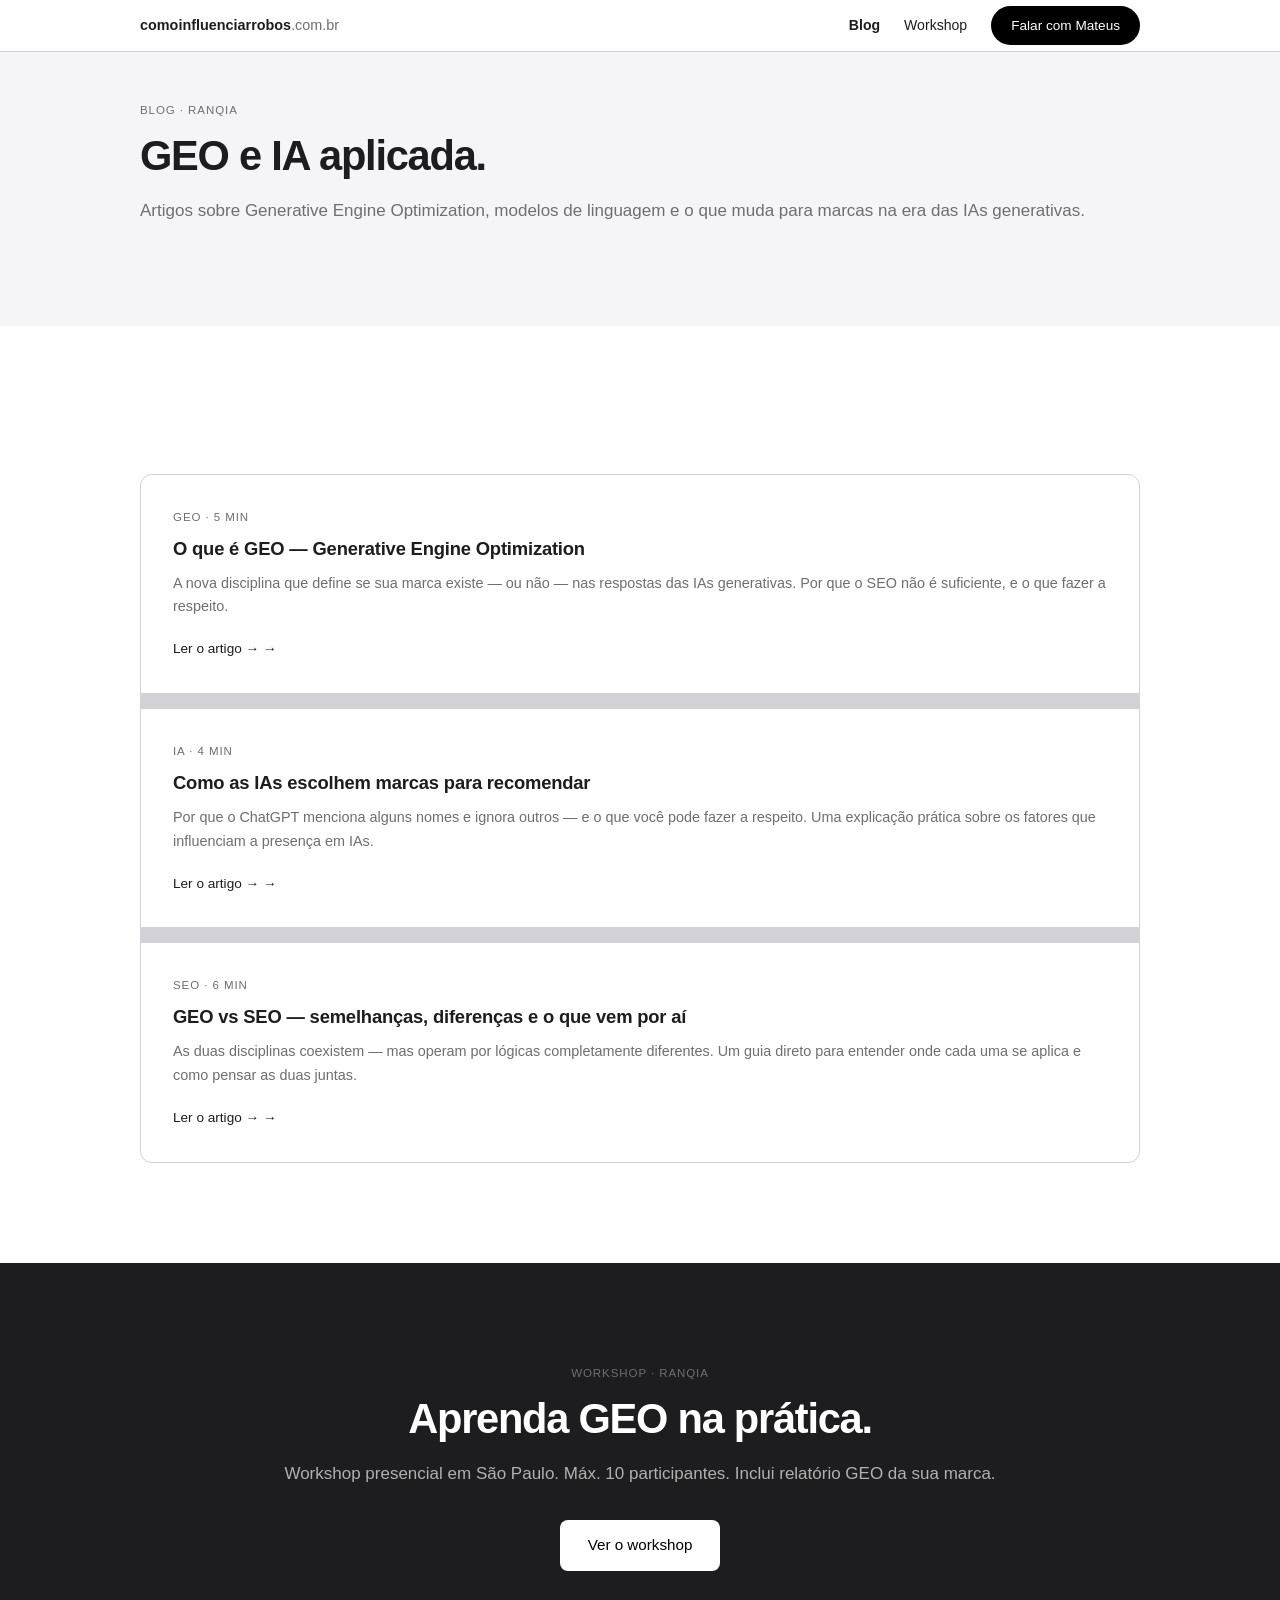
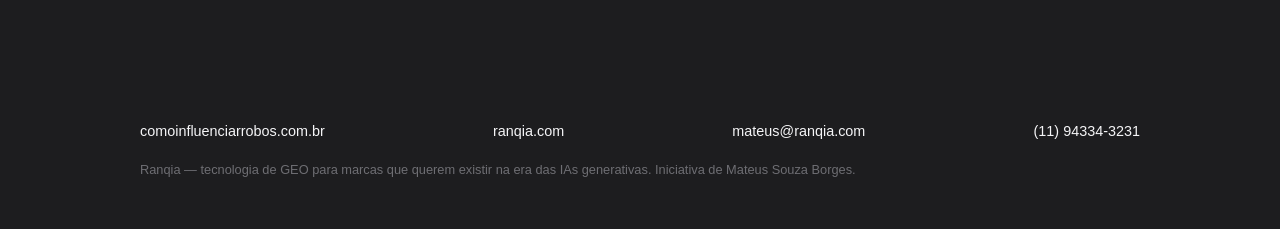
==== blog/index.html @ e927bdbb "adicionar blog GEO e reestruturar site" ====
<!DOCTYPE html>
<html lang="pt-BR">
<head>
  <meta charset="UTF-8">
  <meta name="viewport" content="width=device-width, initial-scale=1.0">
  <title>Blog — GEO e IA aplicada · comoinfluenciarrobos.com.br</title>
  <meta name="description" content="Artigos sobre GEO — Generative Engine Optimization, IA aplicada e como marcas aparecem nas respostas das IAs generativas.">
  <meta property="og:title" content="Blog — GEO e IA aplicada">
  <meta property="og:description" content="Artigos sobre GEO, IA aplicada e como marcas aparecem nas respostas das IAs generativas.">
  <meta property="og:type" content="website">
  <meta property="og:url" content="https://comoinfluenciarrobos.com.br/blog">
  <link rel="stylesheet" href="../style.css">
</head>
<body>

<!-- ─── HEADER ─────────────────────────────────────────────────────────── -->
<header class="header">
  <div class="container header__inner">
    <a href="/" class="header__brand">
      <span class="brand__name">comoinfluenciarrobos</span><span class="brand__tld">.com.br</span>
    </a>
    <nav class="header__nav">
      <a href="/blog" class="header__nav-link header__nav-link--active">Blog</a>
      <a href="/workshop" class="header__nav-link">Workshop</a>
      <a href="https://wa.me/5511943343231" class="btn btn--header" target="_blank" rel="noopener">Falar com Mateus</a>
    </nav>
  </div>
</header>

<!-- ─── HERO ───────────────────────────────────────────────────────────── -->
<section class="section section--surface">
  <div class="container">
    <p class="label animate-in">BLOG · RANQIA</p>
    <h1 class="section__title animate-in">GEO e IA aplicada.</h1>
    <p class="section__subtitle animate-in">Artigos sobre Generative Engine Optimization, modelos de linguagem e o que muda para marcas na era das IAs generativas.</p>
  </div>
</section>

<!-- ─── POSTS ──────────────────────────────────────────────────────────── -->
<section class="section">
  <div class="container">
    <div class="blog__grid blog__grid--full">

      <a href="/blog/posts/o-que-e-geo" class="blog-card blog-card--large animate-in">
        <span class="blog-card__tag">GEO · 5 min</span>
        <span class="blog-card__title">O que é GEO — Generative Engine Optimization</span>
        <span class="blog-card__excerpt">A nova disciplina que define se sua marca existe — ou não — nas respostas das IAs generativas. Por que o SEO não é suficiente, e o que fazer a respeito.</span>
        <span class="blog-card__read">Ler o artigo →</span>
      </a>

      <a href="/blog/posts/como-ias-escolhem-marcas" class="blog-card blog-card--large animate-in">
        <span class="blog-card__tag">IA · 4 min</span>
        <span class="blog-card__title">Como as IAs escolhem marcas para recomendar</span>
        <span class="blog-card__excerpt">Por que o ChatGPT menciona alguns nomes e ignora outros — e o que você pode fazer a respeito. Uma explicação prática sobre os fatores que influenciam a presença em IAs.</span>
        <span class="blog-card__read">Ler o artigo →</span>
      </a>

      <a href="/blog/posts/geo-vs-seo" class="blog-card blog-card--large animate-in">
        <span class="blog-card__tag">SEO · 6 min</span>
        <span class="blog-card__title">GEO vs SEO — semelhanças, diferenças e o que vem por aí</span>
        <span class="blog-card__excerpt">As duas disciplinas coexistem — mas operam por lógicas completamente diferentes. Um guia direto para entender onde cada uma se aplica e como pensar as duas juntas.</span>
        <span class="blog-card__read">Ler o artigo →</span>
      </a>

    </div>
  </div>
</section>

<!-- ─── CTA ────────────────────────────────────────────────────────────── -->
<section class="section section--dark">
  <div class="container" style="text-align:center">
    <p class="label label--muted animate-in">WORKSHOP · RANQIA</p>
    <h2 class="section__title animate-in" style="color:#fff">Aprenda GEO na prática.</h2>
    <p class="section__subtitle animate-in" style="color:rgba(255,255,255,0.65)">Workshop presencial em São Paulo. Máx. 10 participantes. Inclui relatório GEO da sua marca.</p>
    <div style="margin-top:32px" class="animate-in">
      <a href="/workshop" class="btn btn--white">Ver o workshop</a>
    </div>
  </div>
</section>

<!-- ─── FOOTER ─────────────────────────────────────────────────────────── -->
<footer class="footer">
  <div class="container">
    <div class="footer__top">
      <span>comoinfluenciarrobos.com.br</span>
      <span>ranqia.com</span>
      <span>mateus@ranqia.com</span>
      <span>(11) 94334-3231</span>
    </div>
    <p class="footer__bottom">Ranqia — tecnologia de GEO para marcas que querem existir na era das IAs generativas. Iniciativa de Mateus Souza Borges.</p>
  </div>
</footer>

<script>
(function () {
  var observer = new IntersectionObserver(function (entries) {
    entries.forEach(function (entry) {
      if (entry.isIntersecting) {
        entry.target.classList.add('is-visible');
        observer.unobserve(entry.target);
      }
    });
  }, { threshold: 0.12 });
  document.querySelectorAll('.animate-in').forEach(function (el) { observer.observe(el); });
})();
</script>
</body>
</html>
---- style.css ----
/* ─────────────────────────────────────────────────────────────────────────
   Workshop em IA · Ranqia — style.css
   Paleta: preto / branco / cinza. Sem gradientes. Sem Google Fonts.
   ───────────────────────────────────────────────────────────────────────── */

/* ── Variáveis ─────────────────────────────────────────────────────────── */
:root {
  --bg:          #ffffff;
  --surface:     #f5f5f7;
  --border:      #d2d2d7;
  --text:        #1d1d1f;
  --muted:       #6e6e73;
  --accent:      #000000;
  --dark-bg:     #1d1d1f;
  --dark-text:   #f5f5f7;
  --error:       #FF3B30;
}

/* ── Reset ─────────────────────────────────────────────────────────────── */
*, *::before, *::after { box-sizing: border-box; margin: 0; padding: 0; }
html {
  scroll-behavior: smooth;
  overflow-x: hidden;
  max-width: 100%;
}
body {
  font-family: "Helvetica Neue", Helvetica, Arial, sans-serif;
  font-size: 1.0625rem;
  line-height: 1.75;
  color: var(--text);
  background: var(--bg);
  -webkit-font-smoothing: antialiased;
  overflow-x: hidden;
  max-width: 100%;
}
a    { color: inherit; text-decoration: none; }
ul   { list-style: none; }
img, svg { max-width: 100%; display: block; }
button, input, textarea, select { font-family: inherit; }

/* ── Containers ────────────────────────────────────────────────────────── */
.container {
  max-width: 1080px;
  margin: 0 auto;
  padding: 0 40px;
}
.container--narrow { max-width: 720px; }

/* ── Labels & utilidades tipográficas ─────────────────────────────────── */
.label {
  font-size: 0.72rem;
  font-weight: 500;
  letter-spacing: 0.08em;
  text-transform: uppercase;
  color: var(--muted);
  display: block;
}
.label--muted { color: #6e6e73; }

.section__title {
  font-size: clamp(1.8rem, 4vw, 2.6rem);
  font-weight: 700;
  letter-spacing: -0.03em;
  line-height: 1.15;
  margin-top: 12px;
}
.section__subtitle {
  color: var(--muted);
  margin-top: 16px;
}

/* ── Divisor ───────────────────────────────────────────────────────────── */
.divider {
  border: none;
  border-top: 1px solid var(--border);
  margin: 32px 0;
}

/* ── Animações de entrada ──────────────────────────────────────────────── */
.animate-in {
  opacity: 0;
  transform: translateY(16px);
  transition: opacity 0.5s ease, transform 0.5s ease;
}
.animate-in.is-visible {
  opacity: 1;
  transform: translateY(0);
}

/* ── Seções ────────────────────────────────────────────────────────────── */
.section          { padding: 100px 0; overflow-x: hidden; }
.section--surface { background: var(--surface); }
.section--dark    { background: var(--dark-bg); }

/* ─────────────────────────────────────────────────────────────────────────
   HEADER
   ───────────────────────────────────────────────────────────────────────── */
.header {
  position: fixed;
  top: 0; left: 0; right: 0;
  width: 100%;
  box-sizing: border-box;
  height: 52px;
  background: rgba(255, 255, 255, 0.88);
  backdrop-filter: blur(20px);
  -webkit-backdrop-filter: blur(20px);
  border-bottom: 1px solid var(--border);
  z-index: 100;
}
.header__inner {
  display: flex;
  align-items: center;
  justify-content: space-between;
  height: 100%;
}
.header__brand    { display: flex; align-items: center; font-size: 0.95rem; }
.header__workshop { font-weight: 600; }
.header__sep      { color: var(--muted); margin: 0 2px; }
.header__ranqia   { font-weight: 400; }

/* ── Botões ────────────────────────────────────────────────────────────── */
.btn {
  display: inline-flex;
  align-items: center;
  justify-content: center;
  padding: 12px 28px;
  border-radius: 8px;
  font-size: 0.95rem;
  font-weight: 500;
  border: none;
  cursor: pointer;
  transition: background 0.15s, color 0.15s, border-color 0.15s;
}
.btn--header {
  padding: 8px 20px;
  border-radius: 980px;
  font-size: 0.85rem;
  background: #000;
  color: #fff;
}
.btn--header:hover { background: #222; }

.btn--primary { background: #000; color: #fff; }
.btn--primary:hover { background: #222; }

.btn--outline { background: transparent; color: #000; border: 1px solid #000; }
.btn--outline:hover { background: var(--surface); }

.btn--submit {
  width: 100%;
  height: 52px;
  background: #000;
  color: #fff;
  border-radius: 8px;
  font-size: 1rem;
  margin-top: 32px;
  border: none;
}
.btn--submit:hover:not(:disabled) { background: #222; }
.btn--submit:disabled { opacity: 0.5; cursor: not-allowed; }

.btn--add-amigo {
  margin-top: 12px;
  padding: 8px 20px;
  font-size: 0.85rem;
  background: transparent;
  color: #000;
  border: 1px solid var(--border);
  border-radius: 6px;
  cursor: pointer;
}
.btn--add-amigo:hover { border-color: #000; }

/* ─────────────────────────────────────────────────────────────────────────
   SEÇÃO 1 — ABERTURA
   ───────────────────────────────────────────────────────────────────────── */
.section--abertura { padding-top: 152px; /* 52px header + 100px */ }

.abertura__grid {
  display: grid;
  grid-template-columns: 60% 40%;
  gap: 60px;
  align-items: start;
}
.abertura__title {
  font-size: clamp(2.8rem, 6vw, 4.5rem);
  font-weight: 700;
  letter-spacing: -0.03em;
  line-height: 1.08;
  margin-top: 12px;
}
.abertura__body {
  color: var(--muted);
  line-height: 1.85;
  margin-top: 20px;
}
.abertura__body:first-of-type { margin-top: 0; }
.abertura__actions {
  display: flex;
  gap: 16px;
  margin-top: 40px;
  flex-wrap: wrap;
}

/* Ficha do evento */
.event-card {
  background: var(--surface);
  border: 1px solid var(--border);
  border-radius: 12px;
  padding: 32px;
}
.event-card__block {
  padding: 20px 0;
  border-bottom: 1px solid var(--border);
}
.event-card__block--last {
  border-bottom: none;
  padding-bottom: 0;
}
.event-card__value {
  font-size: 1.1rem;
  font-weight: 600;
  color: var(--text);
  margin-top: 6px;
}
.event-card__detail {
  color: var(--muted);
  font-size: 0.9rem;
  margin-top: 4px;
  line-height: 1.5;
}

/* ─────────────────────────────────────────────────────────────────────────
   SEÇÃO 2 — MÉTRICAS
   ───────────────────────────────────────────────────────────────────────── */
.metricas__grid {
  display: grid;
  grid-template-columns: repeat(3, 1fr);
}
.metrica {
  padding: 64px 48px;
  color: var(--dark-text);
}
.metrica + .metrica { border-left: 1px solid #333; }
.metrica__num {
  font-size: clamp(3rem, 8vw, 6rem);
  font-weight: 700;
  letter-spacing: -0.03em;
  line-height: 1;
  color: #fff;
}
.metrica__desc {
  color: #6e6e73;
  font-size: 0.95rem;
  line-height: 1.6;
  margin-top: 12px;
}

/* ─────────────────────────────────────────────────────────────────────────
   SEÇÃO 3 — PROGRAMA
   ───────────────────────────────────────────────────────────────────────── */
.modules__grid {
  display: grid;
  grid-template-columns: repeat(2, 1fr);
  gap: 1px;
  background: var(--border);
  border: 1px solid var(--border);
  border-radius: 12px;
  overflow: hidden;
}
.module          { background: #fff; padding: 40px; }
.module--wide    { grid-column: 1 / -1; }
.module__num {
  font-size: 0.72rem;
  font-weight: 500;
  letter-spacing: 0.08em;
  text-transform: uppercase;
  color: var(--muted);
}
.module__title {
  font-size: 1.05rem;
  font-weight: 600;
  color: var(--text);
  margin-top: 8px;
}
.module__divider {
  border: none;
  border-top: 1px solid var(--border);
  margin: 16px 0;
}
.module__list li {
  color: var(--muted);
  font-size: 0.95rem;
  line-height: 1.7;
  padding: 2px 0;
}
.module__list--cols {
  display: grid;
  grid-template-columns: repeat(2, 1fr);
  gap: 0 32px;
}

/* ─────────────────────────────────────────────────────────────────────────
   SEÇÃO 4 — DIFERENCIAL RANQIA
   ───────────────────────────────────────────────────────────────────────── */
.diferencial__grid {
  display: grid;
  grid-template-columns: 55% 45%;
  gap: 60px;
  align-items: start;
}
.diferencial__body {
  color: var(--muted);
  margin-top: 20px;
  line-height: 1.75;
}
.diferencial__exemplos      { margin-top: 32px; }
.diferencial__exemplos-title {
  font-size: 0.85rem;
  font-weight: 500;
  color: var(--text);
  margin-bottom: 12px;
}
.diferencial__list li {
  color: var(--muted);
  font-size: 0.95rem;
  line-height: 1.8;
}

/* Card de valor */
.valor-card {
  background: var(--dark-bg);
  border-radius: 12px;
  padding: 40px;
}
.valor-card__num {
  font-size: clamp(2.5rem, 5vw, 4rem);
  font-weight: 700;
  letter-spacing: -0.03em;
  color: #fff;
  margin-top: 12px;
}
.valor-card__sub     { color: #6e6e73; font-size: 0.95rem; margin-top: 4px; }
.valor-card__divider { border: none; border-top: 1px solid #333; margin: 24px 0; }
.valor-card__incluso { font-weight: 600; font-size: 1.05rem; color: #fff; }
.valor-card__detail  { color: #6e6e73; font-size: 0.9rem; margin-top: 8px; line-height: 1.6; }

/* ─────────────────────────────────────────────────────────────────────────
   SEÇÃO 5 — TURMAS  (e cards duplicados no formulário)
   ───────────────────────────────────────────────────────────────────────── */
.turmas__grid {
  display: grid;
  grid-template-columns: repeat(3, 1fr);
  gap: 16px;
  margin-top: 40px;
}
.turmas__group-label {
  grid-column: 1 / -1;
  font-size: 0.78rem;
  font-weight: 500;
  letter-spacing: 0.07em;
  text-transform: uppercase;
  color: var(--muted);
  margin: 16px 0 0;
  padding: 0;
}
.turmas__group-label:first-child { margin-top: 0; }

/* Card de turma */
.turma-card {
  border: 1.5px solid var(--border);
  border-radius: 12px;
  padding: 24px;
  background: #fff;
  cursor: pointer;
  user-select: none;
  transition: border-color 0.15s, background 0.15s;
}
.turma-card:hover:not(.selected) { border-color: #000; }
.turma-card.selected {
  border: 2px solid #000;
  background: var(--surface);
}

/* Card "Outra data" */
.turma-card--open { background: var(--surface); border-style: dashed; }
.turma-card--open:hover:not(.selected) { border-color: #000; border-style: dashed; }
.turma-card--open.selected             { border: 2px dashed #000; background: #ebebed; }

.turma-card__top {
  display: flex;
  align-items: center;
  justify-content: space-between;
}
.turma-card__name {
  font-size: 0.72rem;
  font-weight: 500;
  letter-spacing: 0.08em;
  text-transform: uppercase;
  color: var(--muted);
}
.turma-card__badge {
  background: var(--surface);
  border: 1px solid var(--border);
  border-radius: 980px;
  padding: 2px 10px;
  font-size: 0.72rem;
  font-weight: 500;
  color: var(--muted);
  white-space: nowrap;
}
.turma-card__hr { border: none; border-top: 1px solid var(--border); margin: 16px 0; }
.turma-card__data    { font-size: 1.1rem; font-weight: 600; color: var(--text); }
.turma-card__horario { font-size: 1rem; color: var(--muted); margin-top: 4px; }
.turma-card__footer {
  margin-top: 16px;
  font-size: 0.72rem;
  font-weight: 500;
  letter-spacing: 0.08em;
  text-transform: uppercase;
  color: var(--muted);
}

/* ─────────────────────────────────────────────────────────────────────────
   SEÇÃO 6 — BENEFÍCIOS
   ───────────────────────────────────────────────────────────────────────── */
.beneficios__grid {
  display: grid;
  grid-template-columns: repeat(3, 1fr);
  gap: 48px;
}
.beneficio__num {
  font-size: 0.72rem;
  font-weight: 500;
  letter-spacing: 0.08em;
  text-transform: uppercase;
  color: #6e6e73;
  margin-bottom: 16px;
}
.beneficio__title { font-size: 1.05rem; font-weight: 600; color: #fff; margin-bottom: 12px; }
.beneficio__text  { color: #6e6e73; font-size: 0.95rem; line-height: 1.7; }

/* ─────────────────────────────────────────────────────────────────────────
   SEÇÃO 7 — INSTRUTOR
   ───────────────────────────────────────────────────────────────────────── */
.instrutor__grid {
  display: grid;
  grid-template-columns: 55% 45%;
  gap: 60px;
  align-items: start;
}
.instrutor__role    { color: var(--muted); font-size: 1rem; margin-top: 4px; }
.instrutor__body    { color: var(--muted); line-height: 1.75; margin-top: 20px; }
.instrutor__contato {
  margin-top: 32px;
  font-size: 0.9rem;
  color: var(--text);
  overflow-wrap: break-word;
  word-break: break-word;
}

.creds__item {
  padding: 16px 0;
  border-bottom: 1px solid var(--border);
  font-size: 0.95rem;
  color: var(--text);
  line-height: 1.5;
}
.creds__item:first-child { padding-top: 0; }

/* ─────────────────────────────────────────────────────────────────────────
   SEÇÃO 8 — FORMULÁRIO
   ───────────────────────────────────────────────────────────────────────── */
.form__section-title {
  font-size: 0.85rem;
  font-weight: 500;
  letter-spacing: 0.06em;
  text-transform: uppercase;
  color: var(--text);
  margin: 40px 0 24px;
}
.form__group        { margin-bottom: 24px; }
.form__group--auth  { margin-top: 32px; }

.form__label {
  display: block;
  font-size: 0.8rem;
  font-weight: 500;
  letter-spacing: 0.04em;
  color: var(--text);
  margin-bottom: 8px;
}
.form__input {
  width: 100%;
  border: 1px solid var(--border);
  border-radius: 6px;
  padding: 12px 16px;
  font-size: 1rem;
  color: var(--text);
  background: #fff;
  transition: border-color 0.15s;
  outline: none;
  appearance: none;
}
.form__input:focus  { border-color: #000; }
.form__input.is-err { border-color: var(--error); }
.form__textarea     { resize: vertical; min-height: 100px; }

.error-msg {
  display: block;
  font-size: 0.78rem;
  color: var(--error);
  margin-top: 6px;
  min-height: 1em;
}

.form-network-error {
  background: var(--error);
  color: #fff;
  padding: 12px 16px;
  border-radius: 6px;
  font-size: 0.9rem;
  margin-bottom: 24px;
  line-height: 1.5;
}

/* ── Radio cards — nível de uso de IA ────────────────────────────────── */
.radio-cards {
  display: grid;
  grid-template-columns: repeat(2, 1fr);
  gap: 12px;
}
.radio-card { position: relative; cursor: pointer; }
.radio-card input[type="radio"] { position: absolute; opacity: 0; width: 0; height: 0; }
.radio-card__box {
  display: block;
  border: 1px solid var(--border);
  border-radius: 8px;
  padding: 16px;
  background: #fff;
  transition: border-color 0.15s, background 0.15s;
}
.radio-card:hover .radio-card__box { border-color: #000; }
.radio-card input:checked + .radio-card__box {
  border: 2px solid #000;
  background: var(--surface);
}
.radio-card__title {
  display: block;
  font-size: 0.95rem;
  font-weight: 600;
  color: var(--text);
}
.radio-card__sub {
  display: block;
  font-size: 0.82rem;
  color: var(--muted);
  margin-top: 4px;
  line-height: 1.4;
}

/* ── Checkboxes — IAs usadas ──────────────────────────────────────────── */
.checkbox-grid {
  display: grid;
  grid-template-columns: repeat(2, 1fr);
  gap: 10px;
}
.check-item {
  display: flex;
  align-items: center;
  gap: 10px;
  cursor: pointer;
  font-size: 0.95rem;
  color: var(--text);
}
.check-item input[type="checkbox"] { position: absolute; opacity: 0; width: 0; height: 0; }
.check-box {
  width: 18px;
  height: 18px;
  border: 1.5px solid var(--border);
  border-radius: 4px;
  background: #fff;
  flex-shrink: 0;
  position: relative;
  transition: border-color 0.15s, background 0.15s;
}
.check-item input:checked ~ .check-box { background: #000; border-color: #000; }
.check-item input:checked ~ .check-box::after {
  content: '';
  position: absolute;
  top: 2px; left: 5px;
  width: 5px; height: 9px;
  border: 2px solid #fff;
  border-top: none; border-left: none;
  transform: rotate(45deg);
}

/* ── Radio inline — programação / GEO ────────────────────────────────── */
.radio-inline {
  display: flex;
  gap: 24px;
  flex-wrap: wrap;
}
.radio-pill {
  display: flex;
  align-items: center;
  gap: 8px;
  cursor: pointer;
  font-size: 0.95rem;
  color: var(--text);
}
.radio-pill input[type="radio"] { position: absolute; opacity: 0; width: 0; height: 0; }
.radio-pill__custom {
  width: 18px;
  height: 18px;
  border: 1.5px solid var(--border);
  border-radius: 50%;
  background: #fff;
  flex-shrink: 0;
  position: relative;
  transition: border-color 0.15s, background 0.15s;
}
.radio-pill input:checked ~ .radio-pill__custom { border-color: #000; background: #000; }
.radio-pill input:checked ~ .radio-pill__custom::after {
  content: '';
  position: absolute;
  top: 50%; left: 50%;
  transform: translate(-50%, -50%);
  width: 6px; height: 6px;
  border-radius: 50%;
  background: #fff;
}

/* ── Toggle checkbox — amigos / autorização ───────────────────────────── */
.toggle-check {
  display: flex;
  align-items: flex-start;
  gap: 12px;
  cursor: pointer;
  font-size: 0.95rem;
  color: var(--text);
  line-height: 1.5;
}
.toggle-check input[type="checkbox"] { position: absolute; opacity: 0; width: 0; height: 0; }
.toggle-check__box {
  width: 18px;
  height: 18px;
  border: 1.5px solid var(--border);
  border-radius: 4px;
  background: #fff;
  flex-shrink: 0;
  margin-top: 2px;
  position: relative;
  transition: border-color 0.15s, background 0.15s;
}
.toggle-check input:checked ~ .toggle-check__box { background: #000; border-color: #000; }
.toggle-check input:checked ~ .toggle-check__box::after {
  content: '';
  position: absolute;
  top: 2px; left: 5px;
  width: 5px; height: 9px;
  border: 2px solid #fff;
  border-top: none; border-left: none;
  transform: rotate(45deg);
}

/* ── Bloco de amigos ──────────────────────────────────────────────────── */
.amigos-bloco {
  max-height: 0;
  opacity: 0;
  overflow: hidden;
  transition: max-height 0.35s ease, opacity 0.35s ease;
}
.amigo-entry {
  margin-bottom: 16px;
  padding: 24px;
  border: 1px solid var(--border);
  border-radius: 8px;
  background: #fff;
}
.amigo-entry__label {
  font-size: 0.72rem;
  font-weight: 500;
  letter-spacing: 0.08em;
  text-transform: uppercase;
  color: var(--muted);
  margin-bottom: 16px;
}
.amigo-entry .form__group:last-child { margin-bottom: 0; }

/* ─────────────────────────────────────────────────────────────────────────
   SEÇÃO 9 — CONFIRMAÇÃO
   ───────────────────────────────────────────────────────────────────────── */
.confirmacao__inner  { text-align: center; }
.confirmacao__check  { margin-bottom: 32px; }
.confirmacao__title  { font-size: 1.8rem; font-weight: 700; letter-spacing: -0.03em; }
.confirmacao__text   { color: var(--muted); margin-top: 16px; line-height: 1.75; }
.confirmacao__contato { font-size: 0.95rem; color: var(--text); }
.confirmacao__detail  { color: var(--muted); font-size: 0.85rem; margin-top: 8px; }

/* ─────────────────────────────────────────────────────────────────────────
   FOOTER
   ───────────────────────────────────────────────────────────────────────── */
.footer { background: var(--dark-bg); padding: 48px 0; }
.footer__top {
  display: flex;
  justify-content: space-between;
  align-items: center;
  font-size: 0.9rem;
  color: var(--dark-text);
  flex-wrap: wrap;
  gap: 8px;
}
.footer__top span {
  overflow-wrap: break-word;
  word-break: break-word;
  min-width: 0;
}
.footer__bottom {
  margin-top: 16px;
  font-size: 0.8rem;
  color: #6e6e73;
  line-height: 1.6;
  overflow-wrap: break-word;
}

/* ─────────────────────────────────────────────────────────────────────────
   RESPONSIVO — mobile (≤ 768px)
   ───────────────────────────────────────────────────────────────────────── */
@media (max-width: 768px) {
  .container { padding: 0 20px; }
  .section   { padding: 64px 0; }
  .section--abertura { padding-top: 116px; }

  /* Abertura */
  .abertura__grid    { grid-template-columns: 1fr; gap: 40px; }
  .abertura__title   { font-size: clamp(2rem, 7vw, 2.8rem); }
  .abertura__actions { flex-direction: column; }
  .abertura__actions .btn { width: 100%; text-align: center; }

  /* Métricas */
  .metricas__grid { grid-template-columns: 1fr; }
  .metrica + .metrica { border-left: none; border-top: 1px solid #333; }
  .metrica { padding: 40px 20px; }

  /* Módulos */
  .modules__grid      { grid-template-columns: 1fr; }
  .module             { padding: 28px 20px; }
  .module--wide       { grid-column: auto; }
  .module__list--cols { grid-template-columns: 1fr; }

  /* Diferencial */
  .diferencial__grid { grid-template-columns: 1fr; gap: 40px; }

  /* Turmas */
  .turmas__grid { grid-template-columns: repeat(2, 1fr); }

  /* Benefícios */
  .beneficios__grid { grid-template-columns: 1fr; gap: 32px; }

  /* Instrutor */
  .instrutor__grid { grid-template-columns: 1fr; gap: 40px; }

  /* Formulário */
  .radio-cards { grid-template-columns: 1fr; }

  /* Footer */
  .footer__top { flex-direction: column; text-align: center; }
}

@media (max-width: 480px) {
  .turmas__grid  { grid-template-columns: 1fr; }
  .checkbox-grid { grid-template-columns: 1fr; }

  /* Valor card — padding menor em telas muito pequenas */
  .valor-card   { padding: 28px 24px; }
  .event-card   { padding: 24px 20px; }
  .amigo-entry  { padding: 20px 16px; }
}

/* ─────────────────────────────────────────────────────────────────────────
   NAVEGAÇÃO MULTI-PÁGINA
   ───────────────────────────────────────────────────────────────────────── */
.header__nav {
  display: flex;
  align-items: center;
  gap: 24px;
}
.header__nav-link {
  font-size: 0.88rem;
  font-weight: 400;
  color: var(--text);
  transition: color 0.15s;
  white-space: nowrap;
}
.header__nav-link:hover  { color: var(--muted); }
.header__nav-link.active { font-weight: 600; }
.brand__name { font-weight: 600; font-size: 0.9rem; }
.brand__tld  { color: var(--muted); font-weight: 400; font-size: 0.9rem; }

/* ─────────────────────────────────────────────────────────────────────────
   HOME — HERO
   ───────────────────────────────────────────────────────────────────────── */
.section--home-hero { background: var(--dark-bg); padding-top: 152px; }
.home-hero__title {
  font-size: clamp(3rem, 7vw, 5.5rem);
  font-weight: 700;
  letter-spacing: -0.04em;
  line-height: 1.05;
  color: #fff;
  margin-top: 16px;
}
.home-hero__subtitle {
  color: #6e6e73;
  font-size: 1.1rem;
  line-height: 1.75;
  margin-top: 28px;
  max-width: 560px;
}
.home-hero__actions {
  display: flex;
  gap: 16px;
  margin-top: 44px;
  flex-wrap: wrap;
}
.btn--white       { background: #fff; color: #000; }
.btn--white:hover { background: #e8e8e8; }
.btn--ghost       { background: transparent; color: #fff; border: 1px solid #444; }
.btn--ghost:hover { border-color: #fff; }

/* ─────────────────────────────────────────────────────────────────────────
   HOME — A PERGUNTA QUE IMPORTA
   ───────────────────────────────────────────────────────────────────────── */
.pergunta__grid {
  display: grid;
  grid-template-columns: 1fr 1fr;
  gap: 80px;
  align-items: center;
}
.pergunta__quote {
  border-left: 3px solid var(--text);
  padding: 4px 0 4px 24px;
}
.pergunta__quote-text {
  font-size: clamp(1.1rem, 2.5vw, 1.45rem);
  font-weight: 600;
  letter-spacing: -0.02em;
  color: var(--text);
  line-height: 1.4;
}
.pergunta__quote-sub {
  color: var(--muted);
  font-size: 0.85rem;
  margin-top: 10px;
}
.pergunta__body { color: var(--muted); line-height: 1.85; margin-top: 20px; }
.pergunta__body:first-of-type { margin-top: 0; }

/* ─────────────────────────────────────────────────────────────────────────
   HOME — GEO POINTS
   ───────────────────────────────────────────────────────────────────────── */
.geo-points {
  display: grid;
  grid-template-columns: repeat(3, 1fr);
  gap: 1px;
  background: var(--border);
  border: 1px solid var(--border);
  border-radius: 12px;
  overflow: hidden;
  margin-top: 48px;
}
.geo-point         { background: var(--surface); padding: 32px; }
.geo-point__num    { font-size: 0.72rem; font-weight: 500; letter-spacing: 0.08em; text-transform: uppercase; color: var(--muted); margin-bottom: 16px; }
.geo-point__title  { font-size: 1rem; font-weight: 600; color: var(--text); margin-bottom: 8px; }
.geo-point__text   { color: var(--muted); font-size: 0.9rem; line-height: 1.65; }

/* ─────────────────────────────────────────────────────────────────────────
   HOME — RANQIA SPLIT
   ───────────────────────────────────────────────────────────────────────── */
.ranqia__grid {
  display: grid;
  grid-template-columns: 55% 45%;
  gap: 60px;
  align-items: start;
}
.ranqia__body { color: var(--muted); margin-top: 20px; line-height: 1.75; }
.ranqia__list { margin-top: 32px; }
.ranqia__list li {
  padding: 16px 0;
  border-bottom: 1px solid var(--border);
  font-size: 0.95rem;
  color: var(--text);
  line-height: 1.5;
}
.ranqia__list li:first-child { padding-top: 0; }
.ranqia__card         { background: var(--dark-bg); border-radius: 12px; padding: 40px; }
.ranqia__card-label   { color: #6e6e73; font-size: 0.72rem; font-weight: 500; letter-spacing: 0.08em; text-transform: uppercase; }
.ranqia__card-num     { font-size: clamp(2rem, 4vw, 3rem); font-weight: 700; letter-spacing: -0.03em; color: #fff; margin-top: 12px; }
.ranqia__card-sub     { color: #6e6e73; font-size: 0.9rem; margin-top: 4px; }
.ranqia__card-divider { border: none; border-top: 1px solid #333; margin: 20px 0; }
.ranqia__card-text    { color: #6e6e73; font-size: 0.9rem; line-height: 1.65; }

/* ─────────────────────────────────────────────────────────────────────────
   HOME — WORKSHOP TEASER
   ───────────────────────────────────────────────────────────────────────── */
.workshop-teaser__grid {
  display: grid;
  grid-template-columns: 1fr 1fr;
  gap: 60px;
  align-items: center;
}
.workshop-teaser__body   { color: #6e6e73; margin-top: 16px; line-height: 1.75; }
.workshop-teaser__action { margin-top: 32px; }
.workshop-specs {
  display: flex;
  flex-direction: column;
  gap: 1px;
  background: #333;
  border: 1px solid #333;
  border-radius: 12px;
  overflow: hidden;
}
.workshop-spec            { background: #262626; padding: 20px 28px; display: flex; justify-content: space-between; align-items: baseline; gap: 16px; }
.workshop-spec__label     { font-size: 0.72rem; font-weight: 500; letter-spacing: 0.08em; text-transform: uppercase; color: #6e6e73; white-space: nowrap; }
.workshop-spec__value     { font-size: 0.9rem; font-weight: 500; color: #fff; text-align: right; }

/* ─────────────────────────────────────────────────────────────────────────
   BLOG — LISTAGEM
   ───────────────────────────────────────────────────────────────────────── */
.blog__grid {
  display: grid;
  grid-template-columns: repeat(3, 1fr);
  gap: 1px;
  background: var(--border);
  border: 1px solid var(--border);
  border-radius: 12px;
  overflow: hidden;
  margin-top: 48px;
}
.blog-card {
  background: var(--bg);
  padding: 36px 32px;
  display: flex;
  flex-direction: column;
  gap: 10px;
  transition: background 0.15s;
  text-decoration: none;
  color: inherit;
}
.blog-card:hover        { background: var(--surface); }
.blog-card__tag         { font-size: 0.72rem; font-weight: 500; letter-spacing: 0.08em; text-transform: uppercase; color: var(--muted); }
.blog-card__title       { font-size: 1.05rem; font-weight: 600; color: var(--text); line-height: 1.35; letter-spacing: -0.01em; }
.blog-card__excerpt     { color: var(--muted); font-size: 0.9rem; line-height: 1.65; flex: 1; }
.blog-card__read        { font-size: 0.85rem; font-weight: 500; color: var(--text); margin-top: 8px; }
.blog-card__read::after { content: ' →'; }

/* ─────────────────────────────────────────────────────────────────────────
   BLOG — POST
   ───────────────────────────────────────────────────────────────────────── */
.post-header   { padding-top: 152px; padding-bottom: 64px; }
.post__back    { display: inline-flex; align-items: center; gap: 6px; font-size: 0.85rem; color: var(--muted); margin-bottom: 32px; transition: color 0.15s; }
.post__back:hover { color: var(--text); }
.post__tag     { font-size: 0.72rem; font-weight: 500; letter-spacing: 0.08em; text-transform: uppercase; color: var(--muted); }
.post__title   { font-size: clamp(1.8rem, 4vw, 2.8rem); font-weight: 700; letter-spacing: -0.03em; line-height: 1.15; margin-top: 12px; }
.post__subtitle { color: var(--muted); font-size: 1.0625rem; line-height: 1.7; margin-top: 16px; }

.post-body     { padding: 0 0 100px; }
.post-body p   { color: var(--muted); line-height: 1.85; margin-bottom: 24px; font-size: 1.0625rem; }
.post-body p:last-child { margin-bottom: 0; }
.post-body h2  { font-size: 1.25rem; font-weight: 700; letter-spacing: -0.02em; color: var(--text); margin: 48px 0 16px; line-height: 1.3; }
.post-body ul  { margin: 0 0 24px; padding: 0; list-style: none; }
.post-body ul li { color: var(--muted); font-size: 1.0625rem; line-height: 1.75; padding: 4px 0 4px 20px; position: relative; }
.post-body ul li::before { content: '—'; position: absolute; left: 0; color: var(--muted); }
.post-body strong { color: var(--text); font-weight: 600; }
.post-body hr  { border: none; border-top: 1px solid var(--border); margin: 48px 0; }

.post-cta             { background: var(--surface); border: 1px solid var(--border); border-radius: 12px; padding: 40px; margin-top: 64px; }
.post-cta__title      { font-size: 1.2rem; font-weight: 700; letter-spacing: -0.02em; color: var(--text); margin-bottom: 8px; }
.post-cta__text       { color: var(--muted); font-size: 0.95rem; line-height: 1.65; margin-bottom: 24px; }
.post-cta__actions    { display: flex; gap: 12px; flex-wrap: wrap; }

/* ─────────────────────────────────────────────────────────────────────────
   RESPONSIVO — novas seções
   ───────────────────────────────────────────────────────────────────────── */
@media (max-width: 768px) {
  .section--home-hero         { padding-top: 116px; }
  .home-hero__title           { font-size: clamp(2.4rem, 8vw, 3.2rem); }
  .home-hero__actions         { flex-direction: column; }
  .home-hero__actions .btn    { width: 100%; text-align: center; }
  .pergunta__grid             { grid-template-columns: 1fr; gap: 40px; }
  .geo-points                 { grid-template-columns: 1fr; }
  .ranqia__grid               { grid-template-columns: 1fr; gap: 40px; }
  .workshop-teaser__grid      { grid-template-columns: 1fr; gap: 40px; }
  .blog__grid                 { grid-template-columns: 1fr; }
  .header__nav-link           { display: none; }
  .post-header                { padding-top: 116px; }
}

@media (max-width: 480px) {
  .post-cta__actions           { flex-direction: column; }
  .post-cta__actions .btn      { width: 100%; text-align: center; }
  .workshop-teaser__action .btn { width: 100%; text-align: center; }
}

/* ─────────────────────────────────────────────────────────────────────────
   BLOG — POST (aliases: single-dash selectors used in post templates)
   ───────────────────────────────────────────────────────────────────────── */
.post-back          { display: inline-flex; align-items: center; gap: 6px; font-size: 0.85rem; color: var(--muted); transition: color 0.15s; }
.post-back:hover    { color: var(--text); }
.post-title         { font-size: clamp(1.8rem, 4vw, 2.8rem); font-weight: 700; letter-spacing: -0.03em; line-height: 1.15; margin-top: 12px; }
.post-subtitle      { color: var(--muted); font-size: 1.0625rem; line-height: 1.7; margin-top: 16px; max-width: 600px; }
.post-meta          { font-size: 0.8rem; color: var(--muted); letter-spacing: 0.04em; margin-top: 24px; }

/* ─────────────────────────────────────────────────────────────────────────
   BLOG — LISTING VARIANTS
   ───────────────────────────────────────────────────────────────────────── */
.blog__grid--full          { grid-template-columns: 1fr; gap: 16px; }
.blog-card--large          { padding: 32px; }
.blog-card--large .blog-card__title { font-size: 1.15rem; }
.blog-card--large .blog-card__excerpt { -webkit-line-clamp: unset; display: block; }

/* ─────────────────────────────────────────────────────────────────────────
   HEADER — ACTIVE NAV LINK
   ───────────────────────────────────────────────────────────────────────── */
.header__nav-link--active   { color: var(--text); font-weight: 600; }
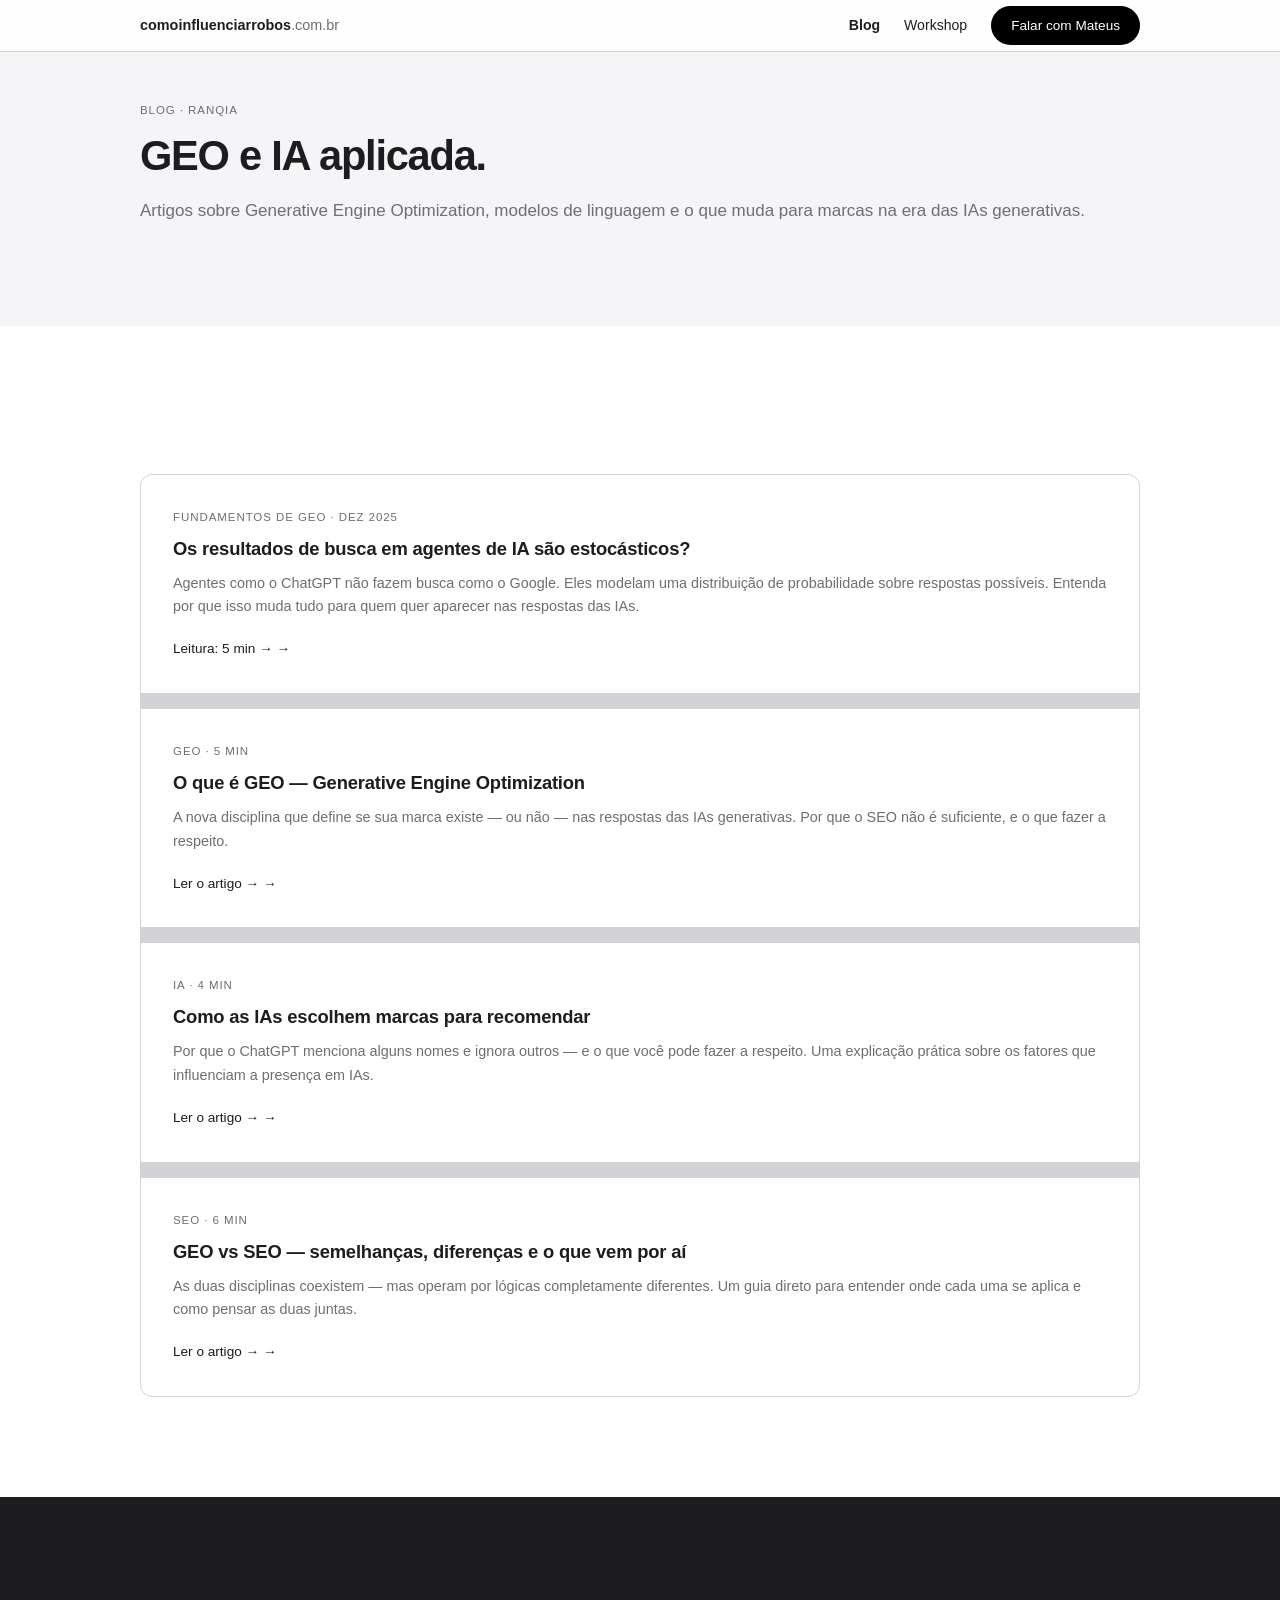
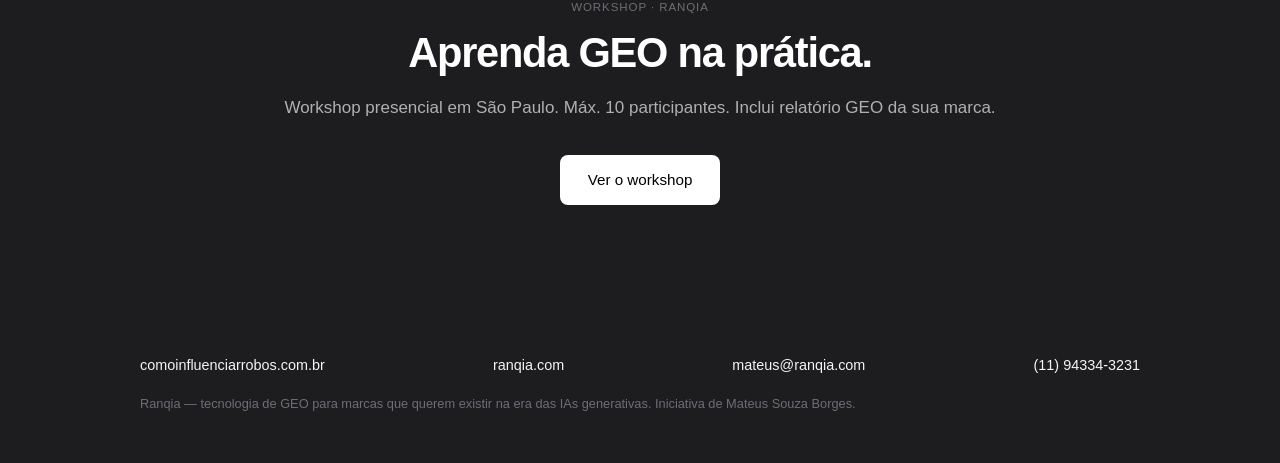
==== commit f837c454: "adicionar post: resultados de IA são estocásticos" ====
--- a/blog/index.html
+++ b/blog/index.html
@@ -40,6 +40,13 @@
 <section class="section">
   <div class="container">
     <div class="blog__grid blog__grid--full">
+
+      <a href="/blog/posts/resultados-ia-sao-estocasticos" class="blog-card blog-card--large animate-in">
+        <span class="blog-card__tag">FUNDAMENTOS DE GEO · Dez 2025</span>
+        <span class="blog-card__title">Os resultados de busca em agentes de IA são estocásticos?</span>
+        <span class="blog-card__excerpt">Agentes como o ChatGPT não fazem busca como o Google. Eles modelam uma distribuição de probabilidade sobre respostas possíveis. Entenda por que isso muda tudo para quem quer aparecer nas respostas das IAs.</span>
+        <span class="blog-card__read">Leitura: 5 min →</span>
+      </a>
 
       <a href="/blog/posts/o-que-e-geo" class="blog-card blog-card--large animate-in">
         <span class="blog-card__tag">GEO · 5 min</span>
--- a/style.css
+++ b/style.css
@@ -1023,3 +1023,35 @@
    HEADER — ACTIVE NAV LINK
    ───────────────────────────────────────────────────────────────────────── */
 .header__nav-link--active   { color: var(--text); font-weight: 600; }
+
+/* ─────────────────────────────────────────────────────────────────────────
+   BLOG POST — TABLE
+   ───────────────────────────────────────────────────────────────────────── */
+.post-table-wrapper         { overflow-x: auto; margin: 32px 0; }
+.post-table                 { width: 100%; border-collapse: collapse; font-size: 0.95rem; }
+.post-table thead tr        { background: #1d1d1f; }
+.post-table thead th        { color: #fff; font-weight: 600; text-align: left; padding: 12px 16px; border: 1px solid #1d1d1f; }
+.post-table tbody tr:nth-child(even) td  { background: #f5f5f7; }
+.post-table tbody tr:nth-child(odd)  td  { background: #fff; }
+.post-table tbody td        { border: 1px solid #d2d2d7; padding: 12px 16px; color: var(--muted); }
+
+/* ─────────────────────────────────────────────────────────────────────────
+   BLOG POST — HIGHLIGHT BLOCK
+   ───────────────────────────────────────────────────────────────────────── */
+.post-highlight             { background: #f5f5f7; border-left: 3px solid #1d1d1f; padding: 24px 32px; margin: 32px 0; font-size: 1.05rem; line-height: 1.75; color: var(--text); font-style: normal; }
+
+/* ─────────────────────────────────────────────────────────────────────────
+   BLOG POST — AUTHOR + MORE POSTS
+   ───────────────────────────────────────────────────────────────────────── */
+.post-author                { margin-top: 48px; }
+.post-author__name          { font-weight: 600; font-size: 1rem; color: var(--text); margin-bottom: 4px; }
+.post-author__bio           { color: #6e6e73; font-size: 0.9rem; line-height: 1.5; margin-bottom: 4px; }
+.post-author__contact       { color: #6e6e73; font-size: 0.9rem; }
+
+.post-more                  { margin-top: 48px; }
+.post-more__list            { margin: 16px 0 0; padding: 0; list-style: none; display: flex; flex-direction: column; gap: 12px; }
+.post-more__link            { font-size: 0.95rem; color: var(--text); transition: opacity 0.15s; }
+.post-more__link:hover      { opacity: 0.6; }
+
+/* post body h3 */
+.post-body h3               { font-size: 1.05rem; font-weight: 600; letter-spacing: -0.01em; color: var(--text); margin: 32px 0 12px; }
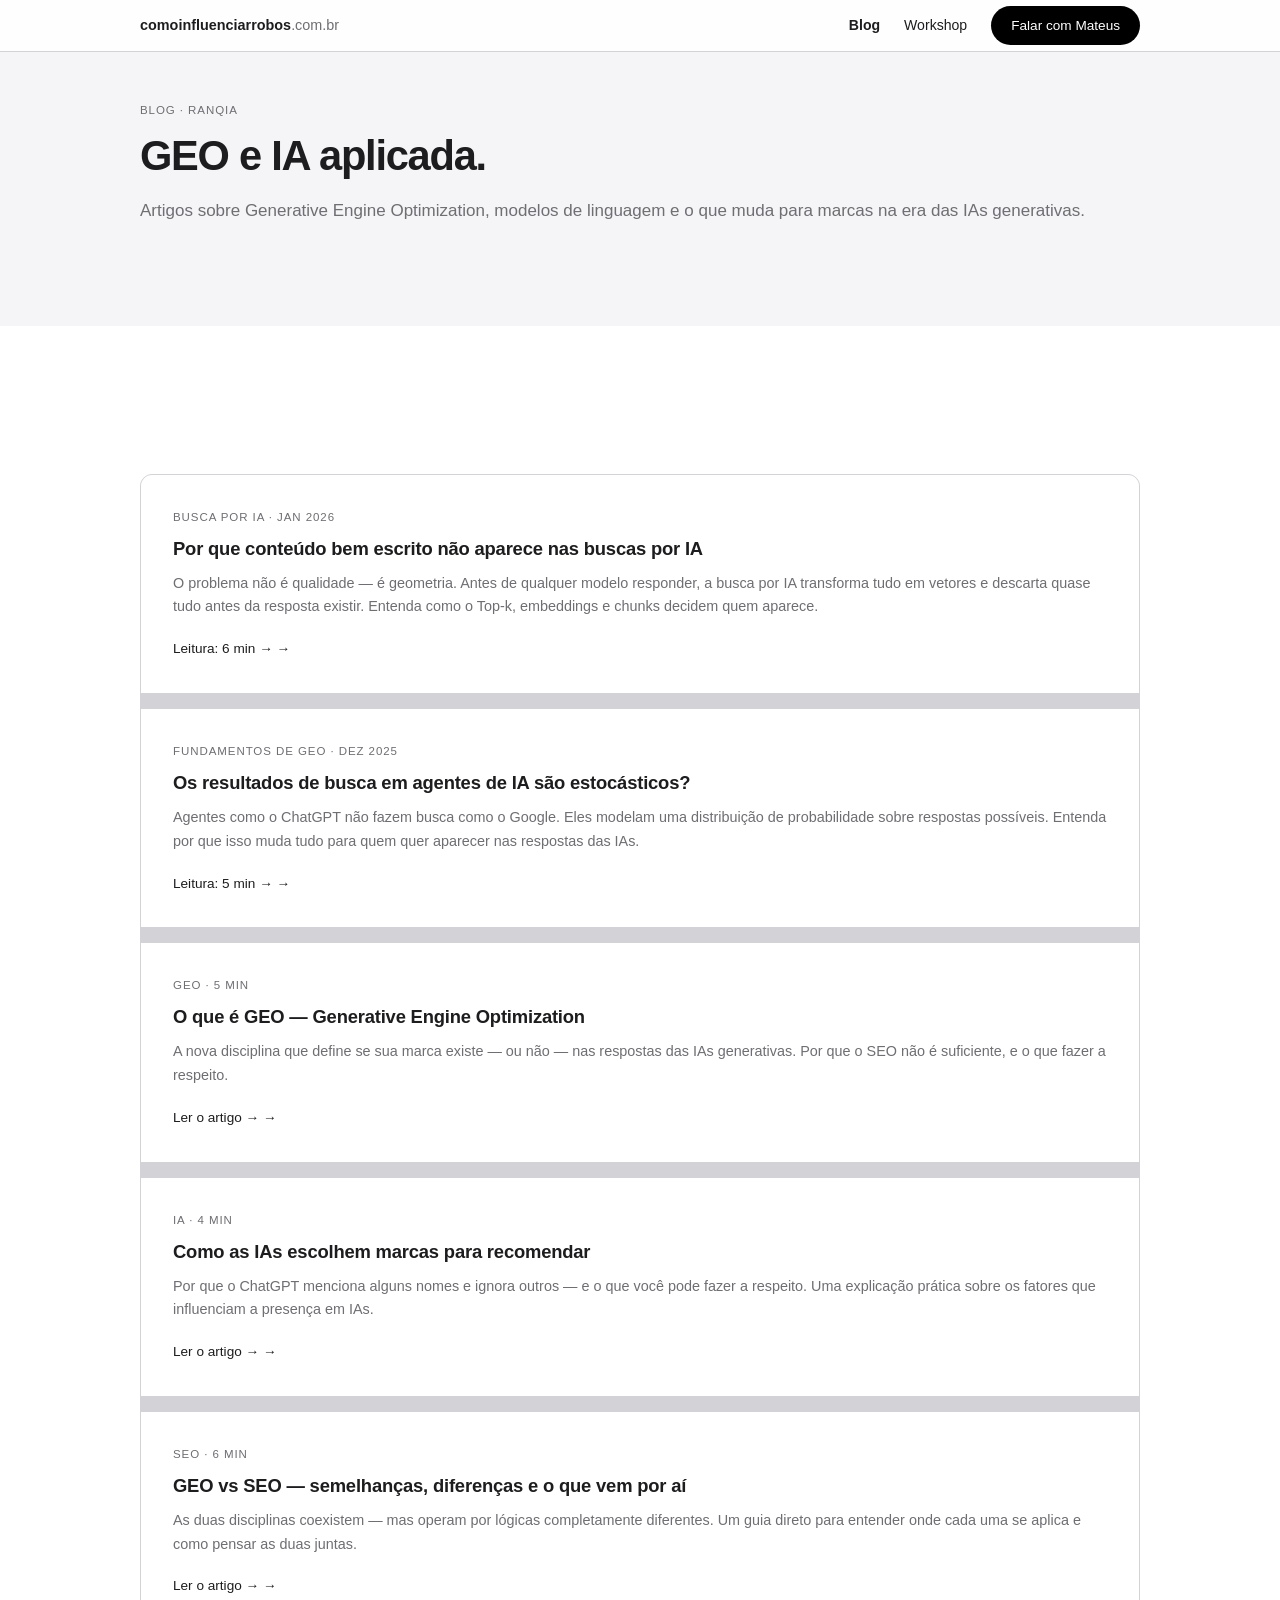
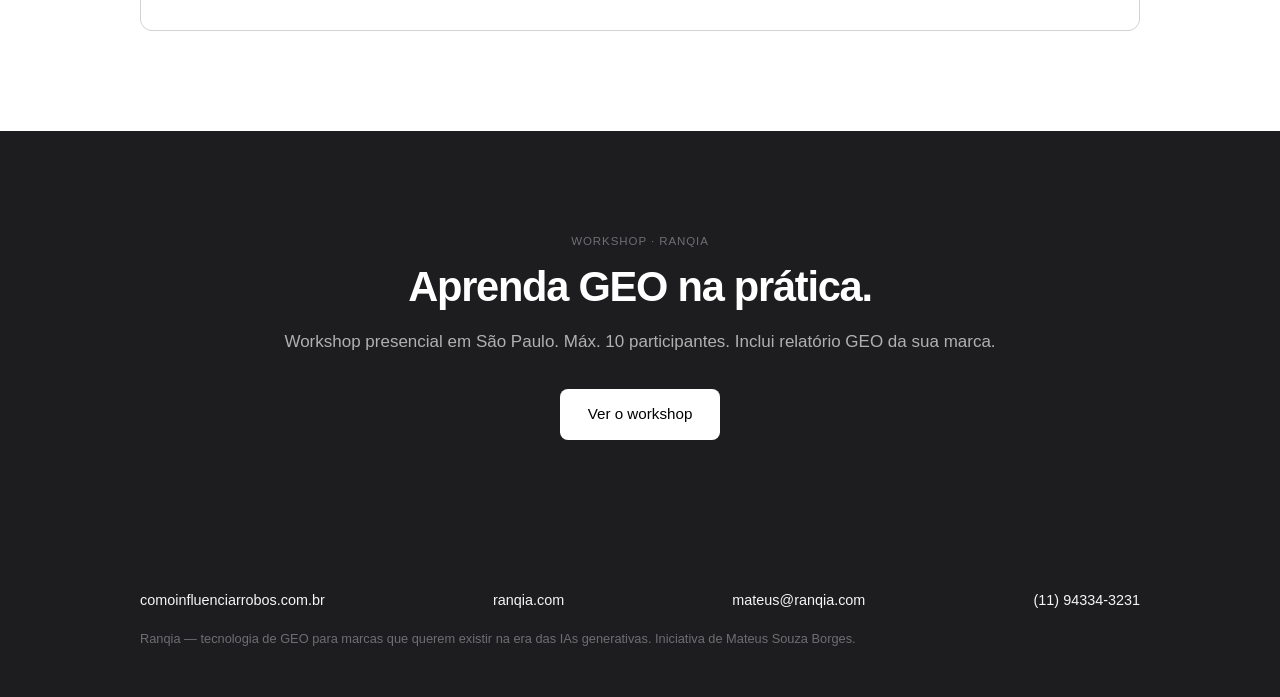
==== commit 25dbdc67: "adicionar post: conteúdo bem escrito não aparece na IA" ====
--- a/blog/index.html
+++ b/blog/index.html
@@ -40,6 +40,13 @@
 <section class="section">
   <div class="container">
     <div class="blog__grid blog__grid--full">
+
+      <a href="/blog/posts/conteudo-bem-escrito-nao-aparece-na-ia" class="blog-card blog-card--large animate-in">
+        <span class="blog-card__tag">BUSCA POR IA · Jan 2026</span>
+        <span class="blog-card__title">Por que conteúdo bem escrito não aparece nas buscas por IA</span>
+        <span class="blog-card__excerpt">O problema não é qualidade — é geometria. Antes de qualquer modelo responder, a busca por IA transforma tudo em vetores e descarta quase tudo antes da resposta existir. Entenda como o Top-k, embeddings e chunks decidem quem aparece.</span>
+        <span class="blog-card__read">Leitura: 6 min →</span>
+      </a>
 
       <a href="/blog/posts/resultados-ia-sao-estocasticos" class="blog-card blog-card--large animate-in">
         <span class="blog-card__tag">FUNDAMENTOS DE GEO · Dez 2025</span>
--- a/style.css
+++ b/style.css
@@ -1055,3 +1055,15 @@
 
 /* post body h3 */
 .post-body h3               { font-size: 1.05rem; font-weight: 600; letter-spacing: -0.01em; color: var(--text); margin: 32px 0 12px; }
+
+/* ─────────────────────────────────────────────────────────────────────────
+   BLOG POST — CODE BLOCK
+   ───────────────────────────────────────────────────────────────────────── */
+.post-code                  { background: #1E1E2E; border-radius: 8px; padding: 20px 24px; margin: 24px 0; display: flex; flex-direction: column; gap: 6px; font-family: 'Courier New', Courier, monospace; font-size: 0.9rem; }
+.post-code__line            { color: #cdd6f4; }
+.post-code__line--output    { color: #a6e3a1; }
+
+/* ─────────────────────────────────────────────────────────────────────────
+   BLOG POST — DARK HIGHLIGHT BLOCK
+   ───────────────────────────────────────────────────────────────────────── */
+.post-highlight--dark       { background: #1d1d1f; border-left: none; color: #fff; padding: 40px; font-size: 1.1rem; line-height: 1.8; }
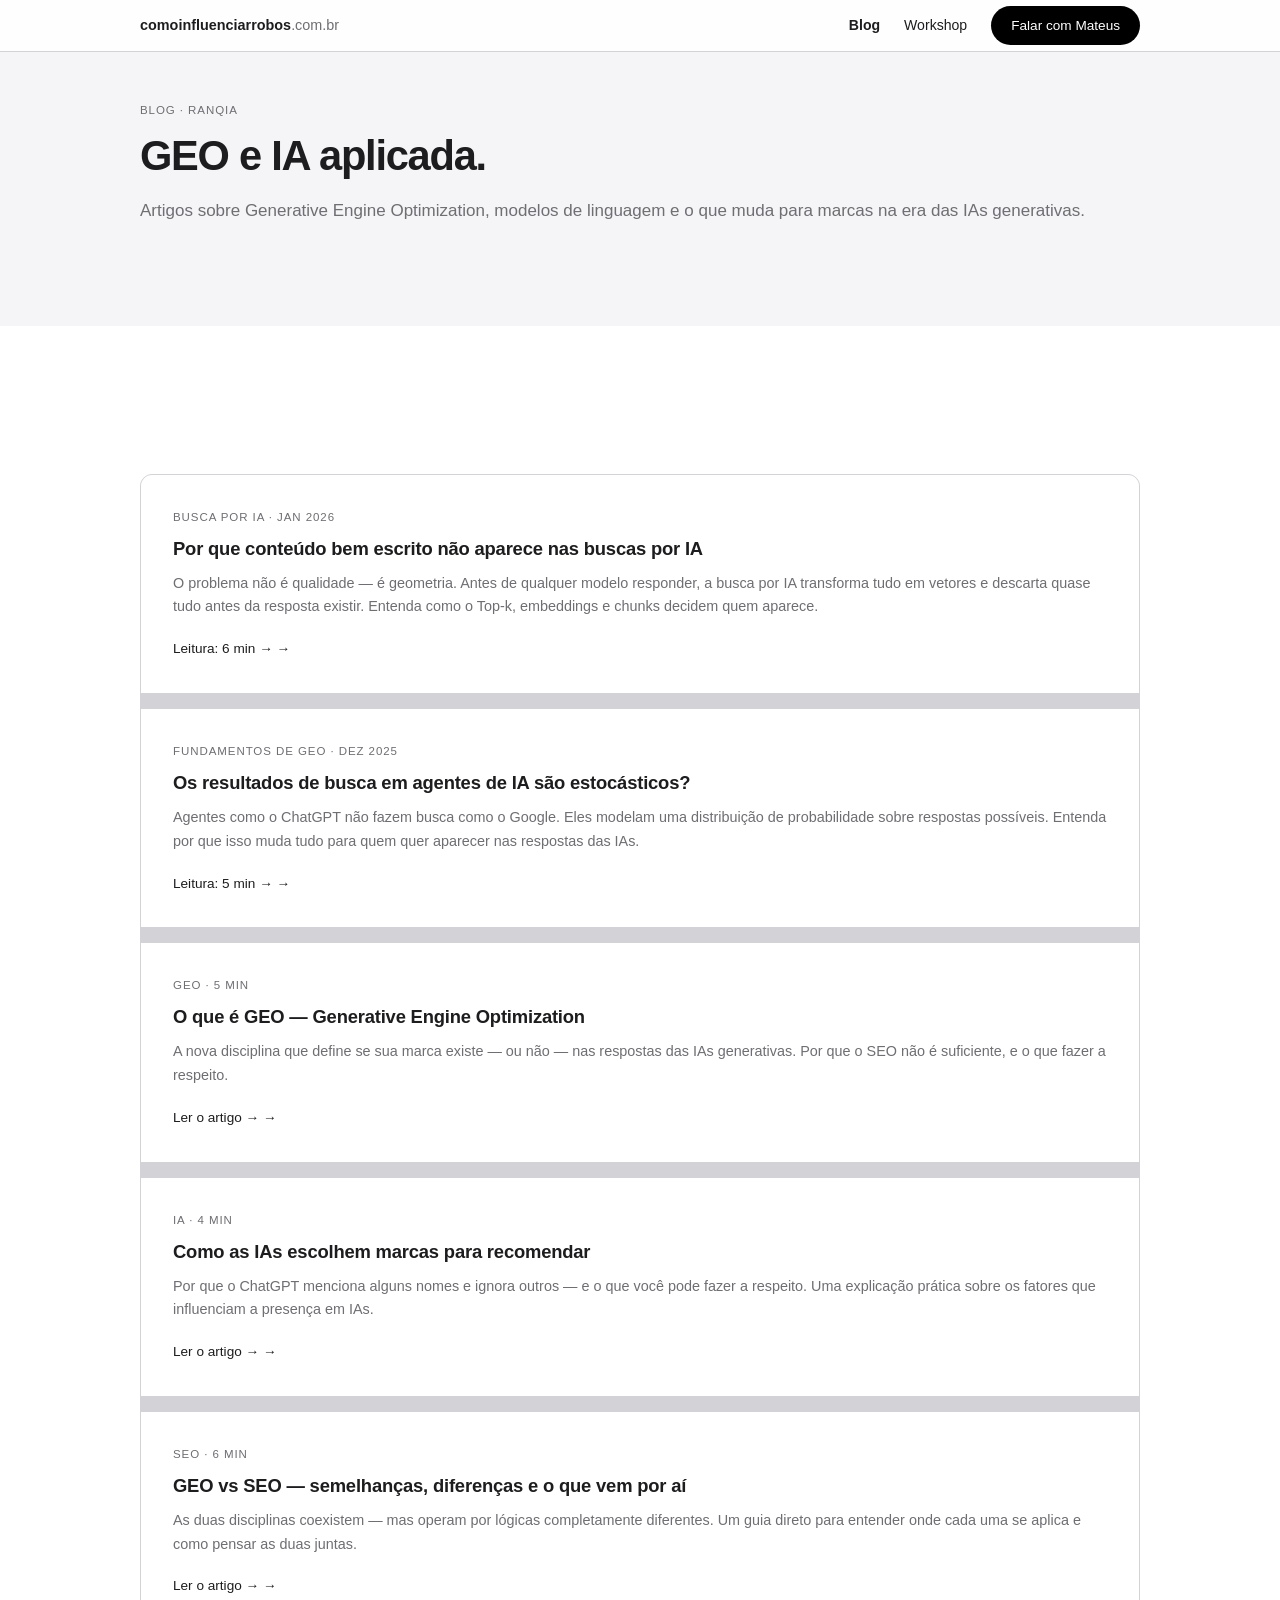
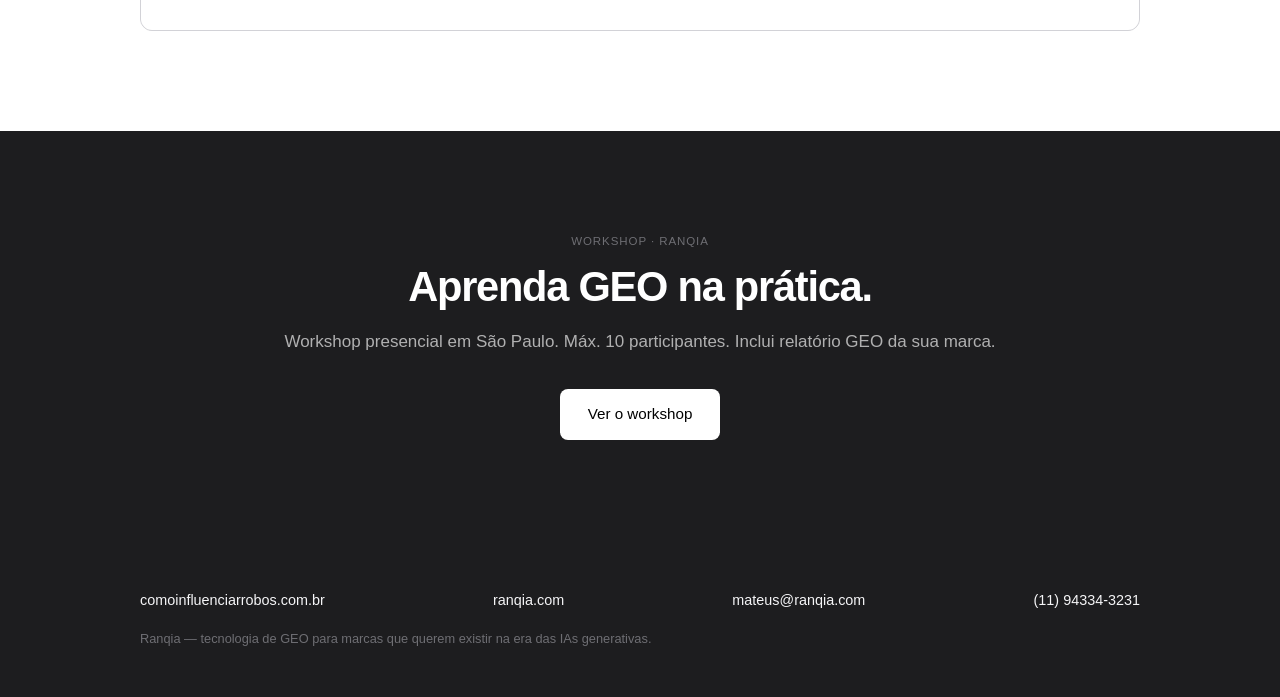
==== commit bf534406: "remover frase de iniciativa pessoal do footer" ====
--- a/blog/index.html
+++ b/blog/index.html
@@ -101,7 +101,7 @@
       <span>mateus@ranqia.com</span>
       <span>(11) 94334-3231</span>
     </div>
-    <p class="footer__bottom">Ranqia — tecnologia de GEO para marcas que querem existir na era das IAs generativas. Iniciativa de Mateus Souza Borges.</p>
+    <p class="footer__bottom">Ranqia — tecnologia de GEO para marcas que querem existir na era das IAs generativas.</p>
   </div>
 </footer>
 
